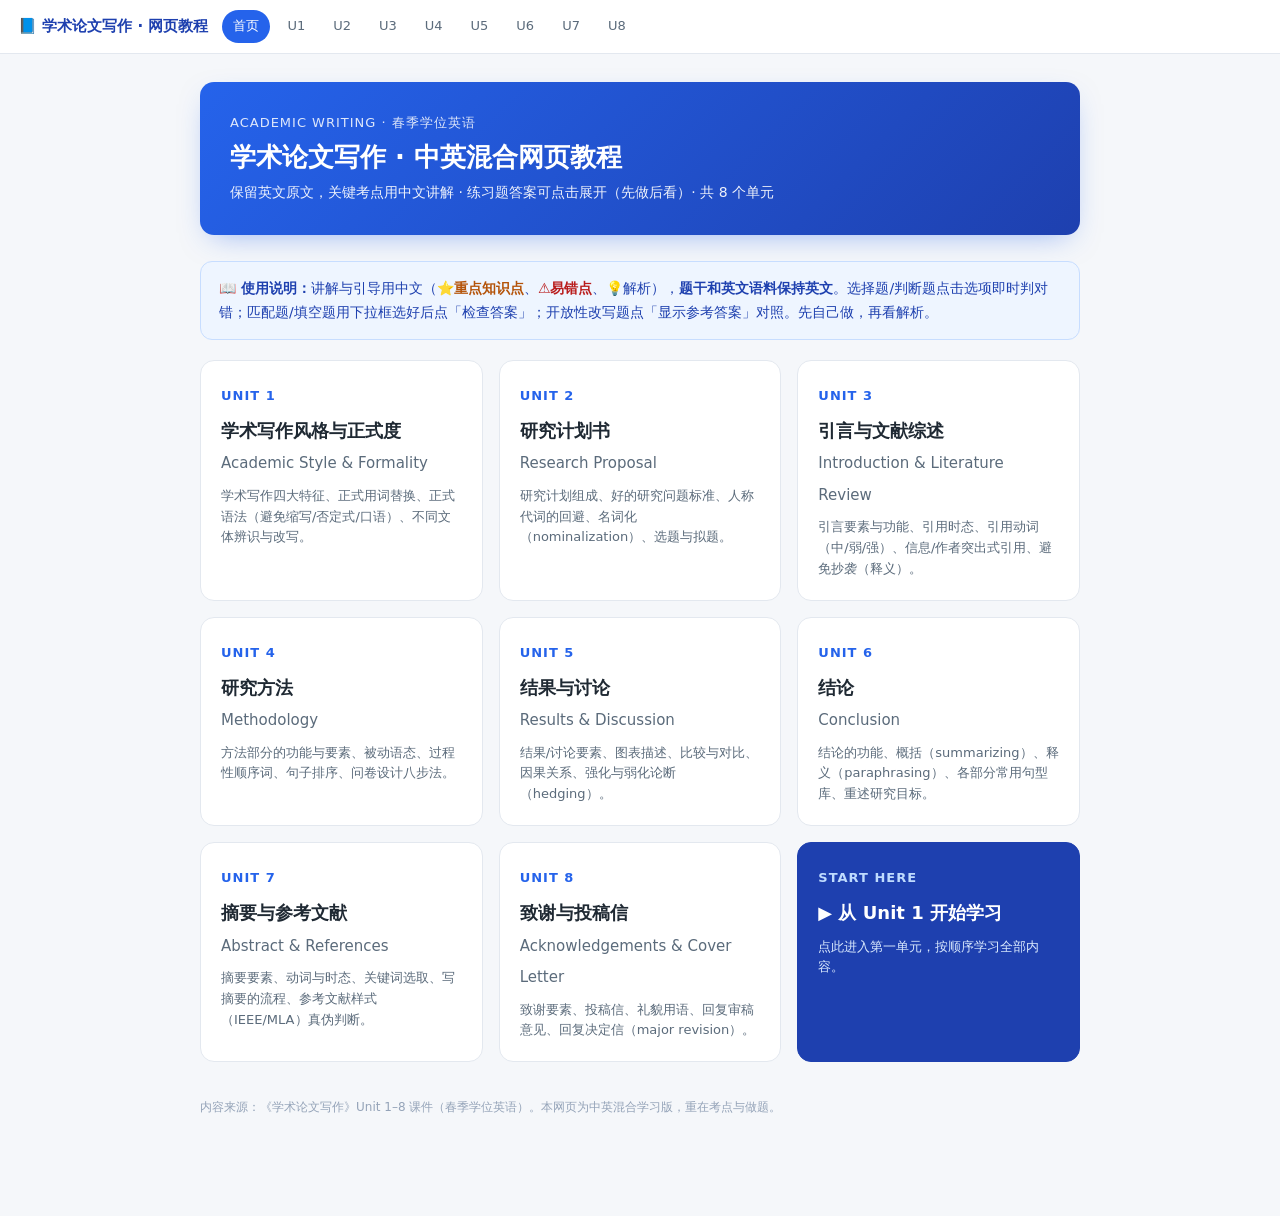
==== index.html @ fb7405d8 "Initial open source release" ====
<!DOCTYPE html>
<html lang="zh-CN">
<head>
<meta charset="UTF-8">
<meta name="viewport" content="width=device-width, initial-scale=1.0">
<title>学术论文写作 · 中英混合网页教程</title>
<link rel="icon" type="image/svg+xml" href="assets/blue-book-svgrepo-com.svg?v=20260618-1225">
<link rel="stylesheet" href="style.css?v=20260618-1205">
</head>
<body>
<div class="topbar">
  <span class="home">&#x1F4D8; &#x5B66;&#x672F;&#x8BBA;&#x6587;&#x5199;&#x4F5C; &#x00B7; &#x7F51;&#x9875;&#x6559;&#x7A0B;</span>
  <nav>
    <a href="index.html" class="active">首页</a>
    <a href="unit1.html">U1</a>
    <a href="unit2.html">U2</a>
    <a href="unit3.html">U3</a>
    <a href="unit4.html">U4</a>
    <a href="unit5.html">U5</a>
    <a href="unit6.html">U6</a>
    <a href="unit7.html">U7</a>
    <a href="unit8.html">U8</a>
  </nav>
</div>

<div class="wrap">
  <div class="page-head">
    <p class="eyebrow">ACADEMIC WRITING · 春季学位英语</p>
    <h1>学术论文写作 · 中英混合网页教程</h1>
    <p class="sub">保留英文原文，关键考点用中文讲解 · 练习题答案可点击展开（先做后看）· 共 8 个单元</p>
  </div>

  <div class="tip-bar">
    <strong>📖 使用说明：</strong>讲解与引导用中文（<span style="color:#b45309;font-weight:700">⭐重点知识点</span>、<span style="color:#b91c1c;font-weight:700">⚠️易错点</span>、💡解析），<strong>题干和英文语料保持英文</strong>。选择题/判断题点击选项即时判对错；匹配题/填空题用下拉框选好后点「检查答案」；开放性改写题点「显示参考答案」对照。先自己做，再看解析。
  </div>

  <div class="grid">
    <a class="unit-card" href="unit1.html">
      <span class="num">UNIT 1</span>
      <h3>学术写作风格与正式度<br><small style="font-weight:400;color:#5b6b7b">Academic Style &amp; Formality</small></h3>
      <p>学术写作四大特征、正式用词替换、正式语法（避免缩写/否定式/口语）、不同文体辨识与改写。</p>
    </a>
    <a class="unit-card" href="unit2.html">
      <span class="num">UNIT 2</span>
      <h3>研究计划书<br><small style="font-weight:400;color:#5b6b7b">Research Proposal</small></h3>
      <p>研究计划组成、好的研究问题标准、人称代词的回避、名词化（nominalization）、选题与拟题。</p>
    </a>
    <a class="unit-card" href="unit3.html">
      <span class="num">UNIT 3</span>
      <h3>引言与文献综述<br><small style="font-weight:400;color:#5b6b7b">Introduction &amp; Literature Review</small></h3>
      <p>引言要素与功能、引用时态、引用动词（中/弱/强）、信息/作者突出式引用、避免抄袭（释义）。</p>
    </a>
    <a class="unit-card" href="unit4.html">
      <span class="num">UNIT 4</span>
      <h3>研究方法<br><small style="font-weight:400;color:#5b6b7b">Methodology</small></h3>
      <p>方法部分的功能与要素、被动语态、过程性顺序词、句子排序、问卷设计八步法。</p>
    </a>
    <a class="unit-card" href="unit5.html">
      <span class="num">UNIT 5</span>
      <h3>结果与讨论<br><small style="font-weight:400;color:#5b6b7b">Results &amp; Discussion</small></h3>
      <p>结果/讨论要素、图表描述、比较与对比、因果关系、强化与弱化论断（hedging）。</p>
    </a>
    <a class="unit-card" href="unit6.html">
      <span class="num">UNIT 6</span>
      <h3>结论<br><small style="font-weight:400;color:#5b6b7b">Conclusion</small></h3>
      <p>结论的功能、概括（summarizing）、释义（paraphrasing）、各部分常用句型库、重述研究目标。</p>
    </a>
    <a class="unit-card" href="unit7.html">
      <span class="num">UNIT 7</span>
      <h3>摘要与参考文献<br><small style="font-weight:400;color:#5b6b7b">Abstract &amp; References</small></h3>
      <p>摘要要素、动词与时态、关键词选取、写摘要的流程、参考文献样式（IEEE/MLA）真伪判断。</p>
    </a>
    <a class="unit-card" href="unit8.html">
      <span class="num">UNIT 8</span>
      <h3>致谢与投稿信<br><small style="font-weight:400;color:#5b6b7b">Acknowledgements &amp; Cover Letter</small></h3>
      <p>致谢要素、投稿信、礼貌用语、回复审稿意见、回复决定信（major revision）。</p>
    </a>
    <a class="unit-card" href="unit1.html" style="background:#1e40af;color:#fff;border-color:#1e40af">
      <span class="num" style="color:#bfdbfe">START HERE</span>
      <h3 style="color:#fff">▶ 从 Unit 1 开始学习</h3>
      <p style="color:#dbeafe">点此进入第一单元，按顺序学习全部内容。</p>
    </a>
  </div>

  <p style="margin-top:30px"><small class="src">内容来源：《学术论文写作》Unit 1–8 课件（春季学位英语）。本网页为中英混合学习版，重在考点与做题。</small></p>
</div>
<script src="app.js?v=20260618-1205"></script>
</body>
</html>
---- style.css ----
/* 学术英语写作 · 网页教程 通用样式 */
:root{
  color-scheme: light;
  --bg:#f5f7fa;
  --card:#ffffff;
  --ink:#1f2933;
  --muted:#5b6b7b;
  --brand:#2563eb;
  --brand-dark:#1e40af;
  --zh-bg:#eef5ff;
  --zh-border:#3b82f6;
  --kp-bg:#fff8e6;
  --kp-border:#f59e0b;
  --ex-bg:#f0fbf4;
  --ex-border:#10b981;
  --ans-bg:#fdf2f8;
  --ans-border:#db2777;
  --line:#e3e8ef;
  --radius:14px;
}
*{box-sizing:border-box}
html{scroll-behavior:smooth}
body{
  margin:0;
  font-family:"Microsoft YaHei","PingFang SC","Hiragino Sans GB","Segoe UI",system-ui,sans-serif;
  background:var(--bg);
  color:var(--ink);
  line-height:1.75;
  font-size:16px;
}
a{color:var(--brand);text-decoration:none}
a:hover{text-decoration:underline}

/* 顶部导航 */
.topbar{
  position:sticky;top:0;z-index:50;
  background:rgba(255,255,255,.92);
  backdrop-filter:blur(8px);
  border-bottom:1px solid var(--line);
  padding:10px 18px;
  display:flex;align-items:center;gap:14px;flex-wrap:wrap;
}
.topbar .home{font-weight:700;color:var(--brand-dark);font-size:15px}
.topbar nav{display:flex;gap:6px;flex-wrap:wrap}
.topbar nav a{
  font-size:13px;padding:4px 10px;border-radius:999px;color:var(--muted);
  border:1px solid transparent;
}
.topbar nav a:hover{background:#eef2f7;text-decoration:none}
.topbar nav a.active{background:var(--brand);color:#fff}

/* 容器 */
.wrap{max-width:920px;margin:0 auto;padding:28px 20px 80px}

/* 页眉 */
.page-head{
  background:linear-gradient(135deg,#2563eb,#1e40af);
  color:#fff;border-radius:var(--radius);
  padding:30px 30px;margin-bottom:26px;
  box-shadow:0 10px 30px -12px rgba(37,99,235,.5);
}
.page-head .eyebrow{opacity:.85;font-size:13px;letter-spacing:1px;margin:0 0 6px}
.page-head h1{margin:0 0 4px;font-size:26px;line-height:1.3}
.page-head .sub{margin:6px 0 0;opacity:.92;font-size:14px}

/* 目标 / objectives */
.objectives{
  background:var(--card);border:1px solid var(--line);border-radius:var(--radius);
  padding:18px 22px;margin-bottom:24px;
}
.objectives h3{margin:0 0 10px;font-size:16px;color:var(--brand-dark)}
.objectives ul{margin:0;padding-left:20px}
.objectives li{margin:4px 0}

/* 章节 */
section.block{
  background:var(--card);border:1px solid var(--line);border-radius:var(--radius);
  padding:22px 24px;margin-bottom:22px;
  box-shadow:0 1px 2px rgba(16,24,40,.04);
}
section.block > h2{
  margin:0 0 14px;font-size:20px;color:var(--brand-dark);
  padding-bottom:8px;border-bottom:2px solid var(--line);
}
section.block h3{font-size:17px;margin:20px 0 8px;color:#0f3a8a}
section.block h4{font-size:15px;margin:16px 0 6px;color:#334155}
.en{margin:8px 0}
.en .term{font-weight:600}

/* 中文讲解框 */
.zh{
  background:var(--zh-bg);border-left:4px solid var(--zh-border);
  border-radius:8px;padding:12px 16px;margin:12px 0;font-size:15px;
}
.zh::before{content:"💡 中文讲解";display:block;font-weight:700;color:var(--brand-dark);
  font-size:13px;margin-bottom:4px}

/* 知识点框 */
.kp{
  background:var(--kp-bg);border-left:4px solid var(--kp-border);
  border-radius:8px;padding:12px 16px;margin:12px 0;
}
.kp::before{content:"⭐ 重点知识点";display:block;font-weight:700;color:#b45309;
  font-size:13px;margin-bottom:4px}
.kp ul{margin:6px 0;padding-left:20px}

/* 易错点框 */
.warn{
  background:#fff1f0;border-left:4px solid #ef4444;
  border-radius:8px;padding:12px 16px;margin:12px 0;
}
.warn::before{content:"⚠️ 易错点 / 考点提醒";display:block;font-weight:700;color:#b91c1c;
  font-size:13px;margin-bottom:4px}

/* 例句对比 */
.compare{display:grid;grid-template-columns:1fr;gap:8px;margin:10px 0}
.compare .row{display:flex;gap:10px;align-items:flex-start;padding:8px 12px;border-radius:8px}
.compare .bad{background:#fff1f0}
.compare .good{background:#f0fbf4}
.compare .tag{flex:0 0 auto;font-size:12px;font-weight:700;padding:1px 8px;border-radius:6px;white-space:nowrap}
.compare .bad .tag{background:#fecaca;color:#991b1b}
.compare .good .tag{background:#bbf7d0;color:#166534}

/* 表格 */
table.tbl{width:100%;border-collapse:collapse;margin:12px 0;font-size:14px}
table.tbl th,table.tbl td{border:1px solid var(--line);padding:8px 10px;text-align:left;vertical-align:top}
table.tbl th{background:#eef2f7;color:#0f3a8a;font-weight:700}
table.tbl tr:nth-child(even) td{background:#fafbfd}

/* 练习题 */
.ex{
  background:var(--ex-bg);border:1px solid var(--ex-border);border-radius:12px;
  padding:16px 18px;margin:16px 0;
}
.ex .ex-title{font-weight:700;color:#166534;margin:0 0 8px;display:flex;align-items:center;gap:8px}
.ex .ex-title .badge{background:#10b981;color:#fff;font-size:12px;padding:1px 8px;border-radius:6px}
.ex ol,.ex ul{margin:8px 0;padding-left:22px}
.ex li{margin:6px 0}
.ex .q{margin:6px 0}

/* 答案折叠 */
.answer-toggle{
  display:inline-flex;align-items:center;gap:6px;cursor:pointer;
  background:#fff;border:1px solid var(--ans-border);color:var(--ans-border);
  font-size:13px;font-weight:700;padding:5px 12px;border-radius:999px;margin-top:8px;
  transition:all .15s;
}
.answer-toggle:hover{background:var(--ans-border);color:#fff}
.answer{
  display:none;background:var(--ans-bg);border-left:4px solid var(--ans-border);
  border-radius:8px;padding:12px 16px;margin-top:10px;font-size:15px;
}
.answer.show{display:block}
.answer::before{content:"✓ 参考答案";display:block;font-weight:700;color:var(--ans-border);
  font-size:13px;margin-bottom:6px}
.answer ol,.answer ul{margin:6px 0;padding-left:20px}

/* 页脚导航 */
.pager{display:flex;justify-content:space-between;gap:12px;margin-top:30px}
.pager a{
  flex:1;background:var(--card);border:1px solid var(--line);border-radius:12px;
  padding:14px 18px;font-weight:600;color:var(--brand-dark);
}
.pager a:hover{border-color:var(--brand);text-decoration:none;background:#f8faff}
.pager a.next{text-align:right}
.pager a.disabled{opacity:.4;pointer-events:none}

/* 首页卡片 */
.grid{display:grid;grid-template-columns:repeat(auto-fill,minmax(250px,1fr));gap:16px}
.unit-card{
  background:var(--card);border:1px solid var(--line);border-radius:var(--radius);
  padding:20px;transition:all .18s;display:block;
}
.unit-card:hover{border-color:var(--brand);transform:translateY(-3px);
  box-shadow:0 12px 28px -14px rgba(37,99,235,.45);text-decoration:none}
.unit-card .num{font-size:13px;font-weight:700;color:var(--brand);letter-spacing:1px}
.unit-card h3{margin:6px 0 8px;font-size:18px;color:var(--ink)}
.unit-card p{margin:0;font-size:13px;color:var(--muted);line-height:1.6}
.tip-bar{background:#eef5ff;border:1px solid #c7ddff;border-radius:12px;padding:14px 18px;margin:20px 0;font-size:14px;color:#1e40af}
small.src{color:#94a3b8;font-size:12px}

/* ===== 交互题 ===== */
.quiz{background:#f8fafc;border:1px solid var(--line);border-radius:10px;padding:14px 16px;margin:12px 0}
.quiz .stem{margin:0 0 10px;font-weight:600}
.quiz .stem .en-q{font-weight:600}
.quiz .opts{display:flex;flex-direction:column;gap:8px}
.quiz .opts.row{flex-direction:row;flex-wrap:wrap}
.quiz .opt{
  text-align:left;cursor:pointer;font:inherit;
  background:#fff;border:1.5px solid var(--line);border-radius:8px;
  padding:9px 14px;color:var(--ink);transition:all .12s;
}
.quiz .opts.row .opt{flex:0 0 auto;min-width:96px;text-align:center}
.quiz .opt:hover{border-color:var(--brand);background:#f5f9ff}
.quiz.done .opt{cursor:default}
.quiz .opt.right{background:#dcfce7;border-color:#16a34a;color:#14532d;font-weight:600}
.quiz .opt.right::after{content:" ✓";color:#16a34a}
.quiz .opt.wrong{background:#fee2e2;border-color:#dc2626;color:#7f1d1d}
.quiz .opt.wrong::after{content:" ✗";color:#dc2626}
.quiz .opt.reveal{background:#dcfce7;border-color:#16a34a;color:#14532d;font-weight:600}
.quiz .opt.reveal::after{content:" ← 正确答案";color:#16a34a;font-size:12px;font-weight:700}

.quiz select{
  font:inherit;padding:4px 8px;border-radius:6px;border:1.5px solid var(--line);background:#fff;color:var(--ink);
}
.quiz select.right{border-color:#16a34a;background:#dcfce7}
.quiz select.wrong{border-color:#dc2626;background:#fee2e2}
.quiz table.tbl td{vertical-align:middle}

.check-btn{
  margin-top:12px;cursor:pointer;font:inherit;font-weight:700;font-size:14px;
  background:var(--brand);color:#fff;border:none;border-radius:999px;padding:8px 20px;
}
.check-btn:hover{background:var(--brand-dark)}
.score{margin-top:10px;font-weight:700;font-size:14px}
.score.all{color:#16a34a}
.score.part{color:#b45309}

.explain{
  display:none;background:var(--zh-bg);border-left:4px solid var(--zh-border);
  border-radius:8px;padding:11px 15px;margin-top:12px;font-size:14.5px;
}
.explain.show{display:block}
.explain::before{content:"💡 解析";display:block;font-weight:700;color:var(--brand-dark);font-size:13px;margin-bottom:4px}

.brand-link{
  display:inline-flex;
  align-items:center;
  line-height:0;
  text-decoration:none;
}
.brand-logo{
  display:block;
  width:auto;
  height:34px;
  object-fit:contain;
}
@media (max-width: 640px){
  .brand-logo{height:28px;}
}
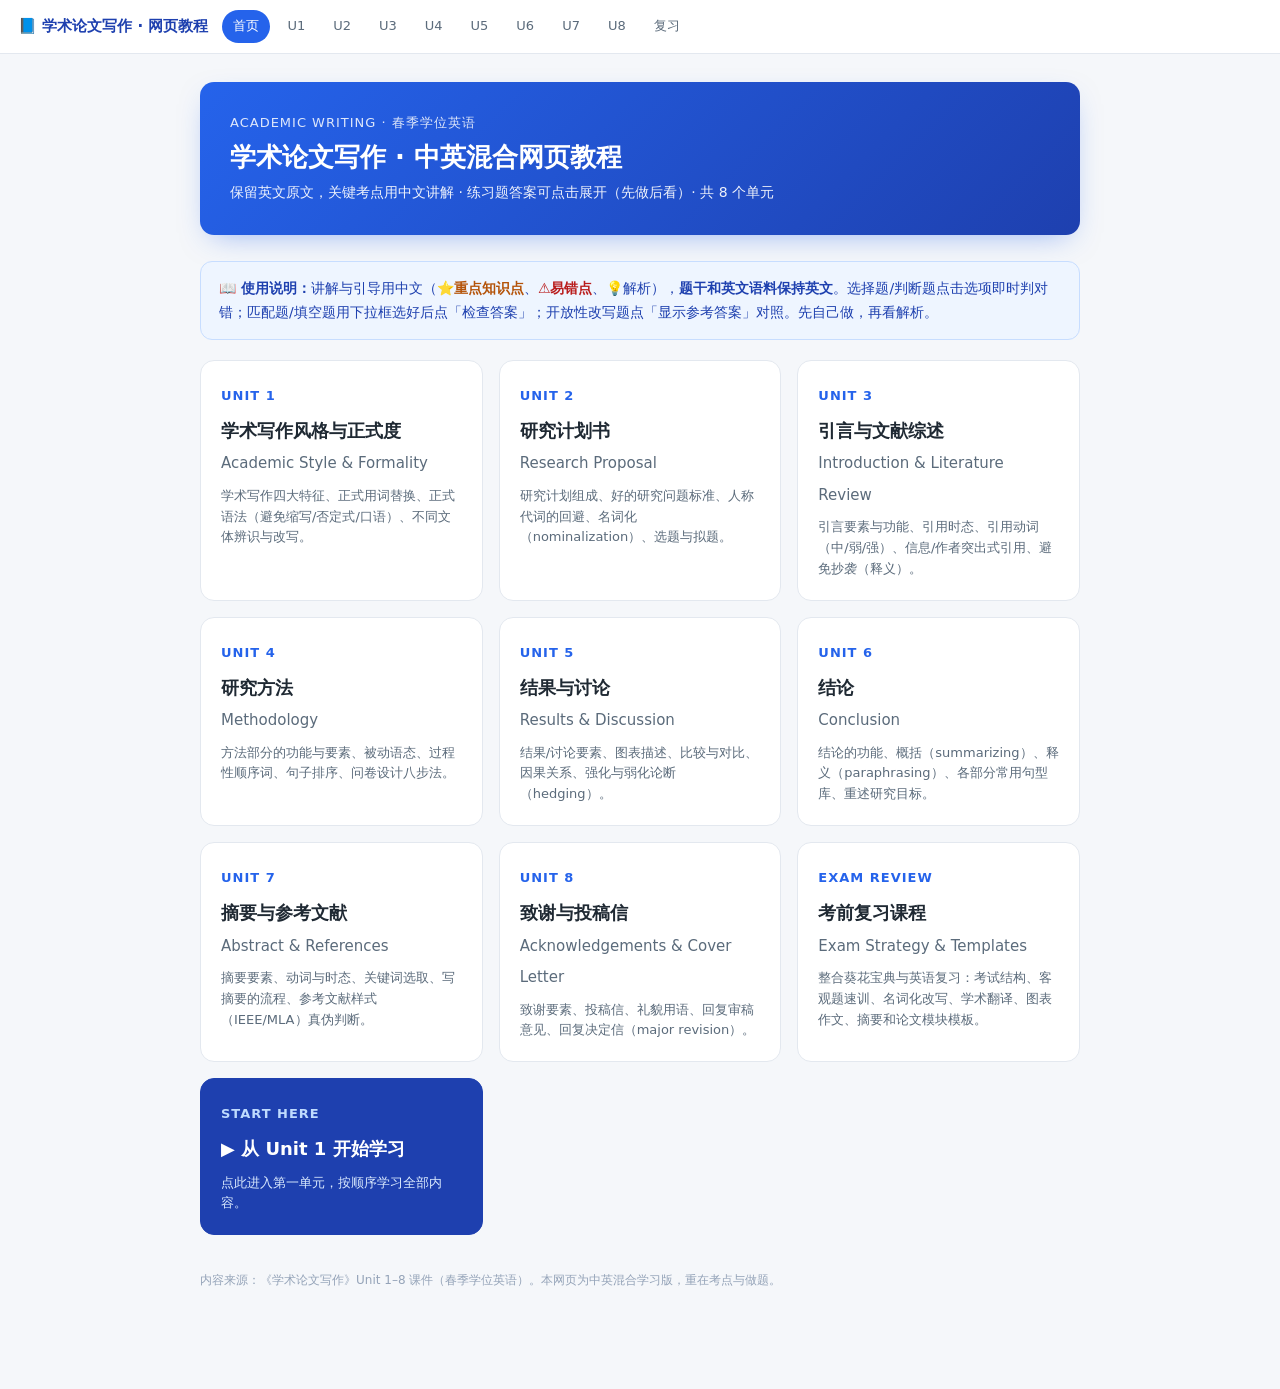
==== commit ee56631e: "Add exam review course" ====
--- a/index.html
+++ b/index.html
@@ -20,6 +20,7 @@
     <a href="unit6.html">U6</a>
     <a href="unit7.html">U7</a>
     <a href="unit8.html">U8</a>
+    <a href="exam-review.html">复习</a>
   </nav>
 </div>
 
@@ -75,6 +76,11 @@
       <h3>致谢与投稿信<br><small style="font-weight:400;color:#5b6b7b">Acknowledgements &amp; Cover Letter</small></h3>
       <p>致谢要素、投稿信、礼貌用语、回复审稿意见、回复决定信（major revision）。</p>
     </a>
+    <a class="unit-card" href="exam-review.html">
+      <span class="num">EXAM REVIEW</span>
+      <h3>考前复习课程<br><small style="font-weight:400;color:#5b6b7b">Exam Strategy &amp; Templates</small></h3>
+      <p>整合葵花宝典与英语复习：考试结构、客观题速训、名词化改写、学术翻译、图表作文、摘要和论文模块模板。</p>
+    </a>
     <a class="unit-card" href="unit1.html" style="background:#1e40af;color:#fff;border-color:#1e40af">
       <span class="num" style="color:#bfdbfe">START HERE</span>
       <h3 style="color:#fff">▶ 从 Unit 1 开始学习</h3>
--- a/style.css
+++ b/style.css
@@ -72,6 +72,24 @@
 .objectives ul{margin:0;padding-left:20px}
 .objectives li{margin:4px 0}
 
+/* 教学阅读流提示 */
+.flow,.takeaway{
+  background:#f8fbff;
+  border:1px solid #c7ddff;
+  border-left:4px solid var(--brand);
+  border-radius:10px;
+  padding:12px 16px;
+  margin:14px 0 22px;
+  font-size:15px;
+}
+.flow b,.takeaway b{color:var(--brand-dark)}
+.takeaway{
+  background:#f7fdf9;
+  border-color:#bbf7d0;
+  border-left-color:var(--ex-border);
+  margin-top:18px;
+}
+
 /* 章节 */
 section.block{
   background:var(--card);border:1px solid var(--line);border-radius:var(--radius);
@@ -178,6 +196,65 @@
 .unit-card p{margin:0;font-size:13px;color:var(--muted);line-height:1.6}
 .tip-bar{background:#eef5ff;border:1px solid #c7ddff;border-radius:12px;padding:14px 18px;margin:20px 0;font-size:14px;color:#1e40af}
 small.src{color:#94a3b8;font-size:12px}
+
+/* 考前复习页 */
+.review-band{
+  display:grid;
+  grid-template-columns:repeat(auto-fit,minmax(220px,1fr));
+  gap:14px;
+  margin:12px 0 18px;
+}
+.review-band > div{
+  background:#f8fafc;
+  border:1px solid var(--line);
+  border-left:4px solid var(--brand);
+  border-radius:10px;
+  padding:14px 16px;
+}
+.review-band b{display:block;font-size:24px;color:var(--brand-dark);margin:6px 0 2px}
+.review-band p{margin:0;font-size:14px;color:var(--muted);line-height:1.6}
+.exam-tag{
+  display:inline-flex;
+  align-items:center;
+  background:#dbeafe;
+  color:#1e40af;
+  border-radius:999px;
+  padding:2px 10px;
+  font-size:12px;
+  font-weight:700;
+}
+.review-grid{
+  display:grid;
+  grid-template-columns:repeat(auto-fit,minmax(250px,1fr));
+  gap:14px;
+  margin:12px 0;
+}
+.formula{
+  background:#f8fafc;
+  border:1px solid var(--line);
+  border-left:4px solid #64748b;
+  border-radius:10px;
+  padding:14px 16px;
+  font-size:14px;
+}
+.formula h3{margin-top:0}
+.formula ol,.formula ul{margin:8px 0;padding-left:20px}
+.formula li{margin:4px 0}
+.pill-list{
+  display:flex;
+  flex-wrap:wrap;
+  gap:8px;
+  margin:12px 0 18px;
+}
+.pill-list span{
+  background:#fff;
+  border:1px solid var(--line);
+  color:#334155;
+  border-radius:999px;
+  padding:5px 11px;
+  font-size:13px;
+  font-weight:600;
+}
 
 /* ===== 交互题 ===== */
 .quiz{background:#f8fafc;border:1px solid var(--line);border-radius:10px;padding:14px 16px;margin:12px 0}
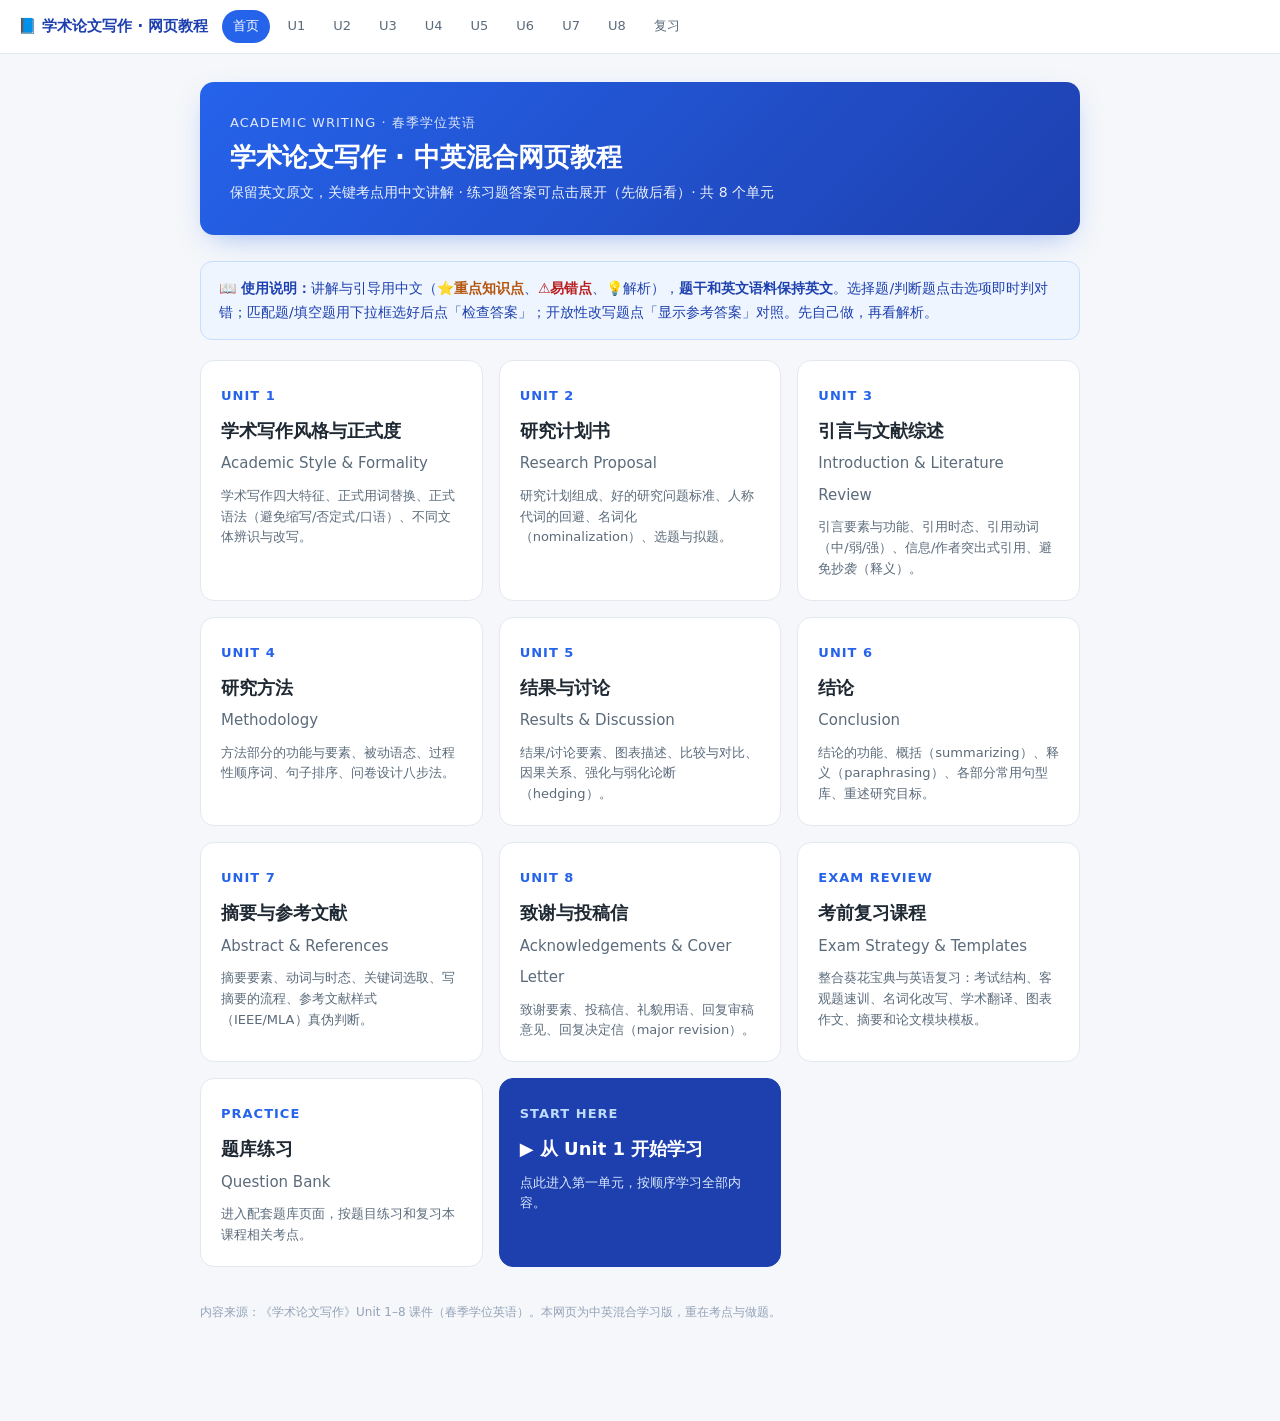
==== commit 41b169e6: "Add question bank link" ====
--- a/index.html
+++ b/index.html
@@ -81,6 +81,11 @@
       <h3>考前复习课程<br><small style="font-weight:400;color:#5b6b7b">Exam Strategy &amp; Templates</small></h3>
       <p>整合葵花宝典与英语复习：考试结构、客观题速训、名词化改写、学术翻译、图表作文、摘要和论文模块模板。</p>
     </a>
+    <a class="unit-card" href="tiku/">
+      <span class="num">PRACTICE</span>
+      <h3>题库练习<br><small style="font-weight:400;color:#5b6b7b">Question Bank</small></h3>
+      <p>进入配套题库页面，按题目练习和复习本课程相关考点。</p>
+    </a>
     <a class="unit-card" href="unit1.html" style="background:#1e40af;color:#fff;border-color:#1e40af">
       <span class="num" style="color:#bfdbfe">START HERE</span>
       <h3 style="color:#fff">▶ 从 Unit 1 开始学习</h3>
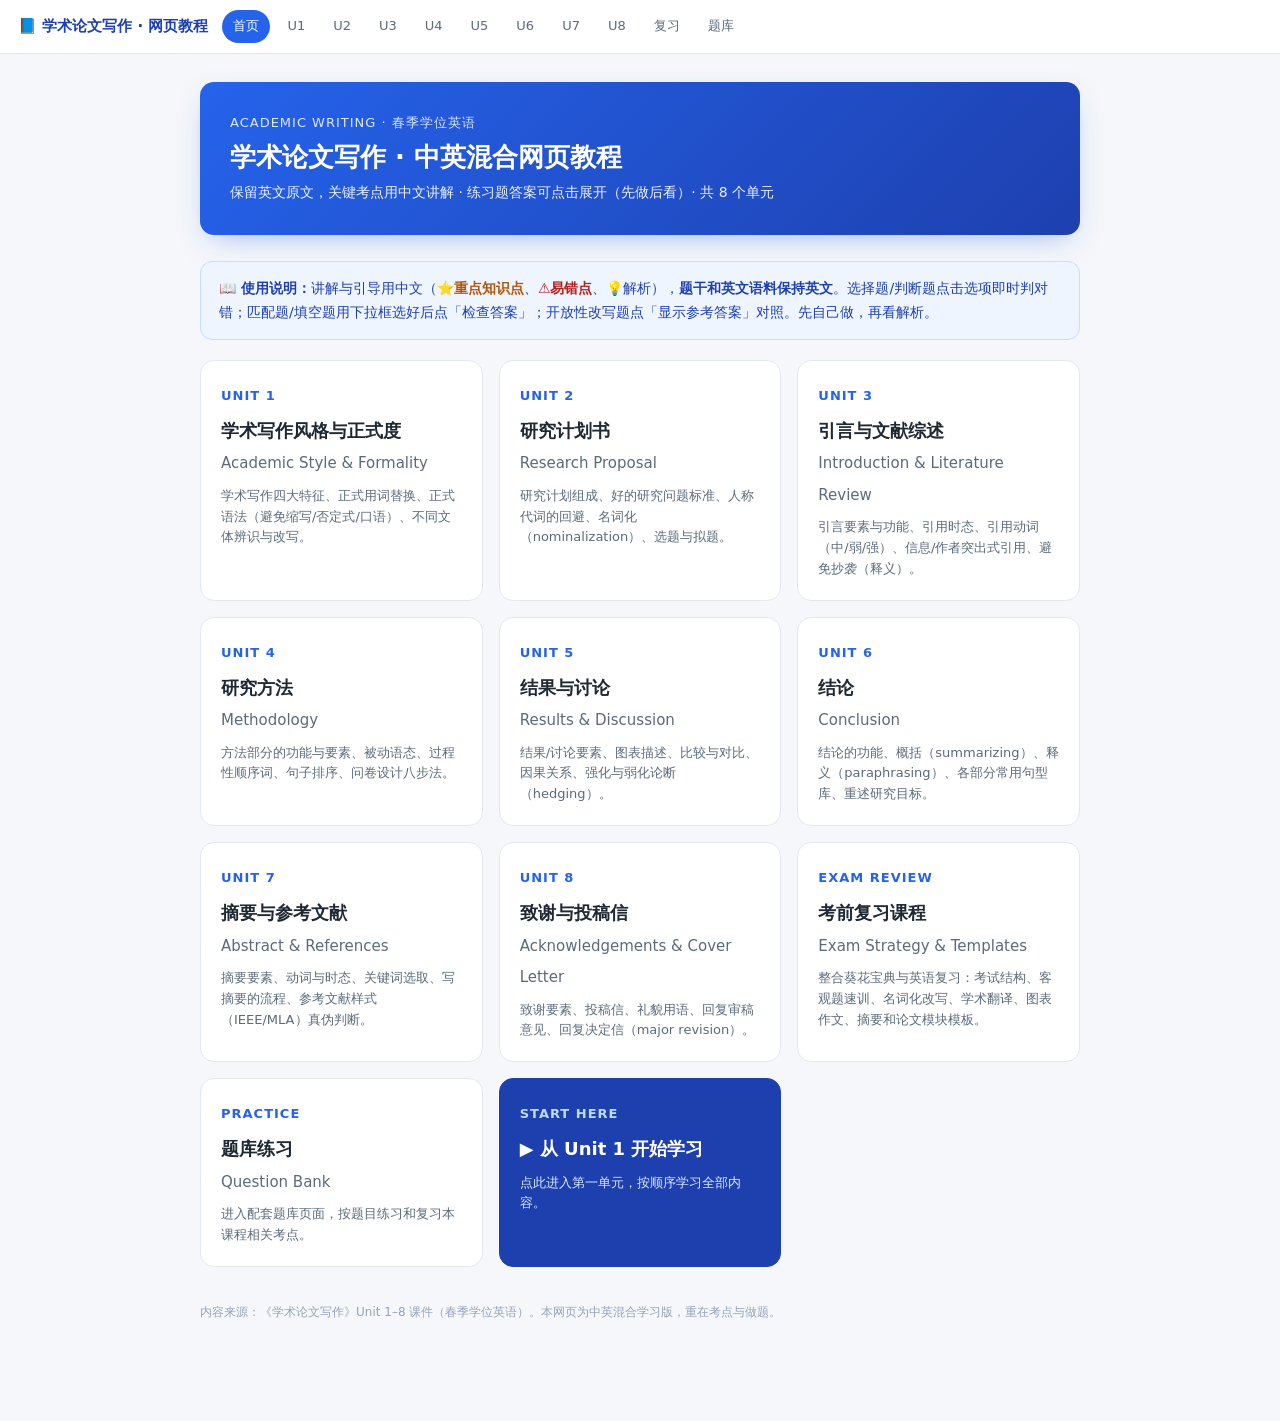
==== commit f0f3fcc5: "Add question bank to top navigation" ====
--- a/index.html
+++ b/index.html
@@ -21,6 +21,7 @@
     <a href="unit7.html">U7</a>
     <a href="unit8.html">U8</a>
     <a href="exam-review.html">复习</a>
+    <a href="tiku/">题库</a>
   </nav>
 </div>
 
